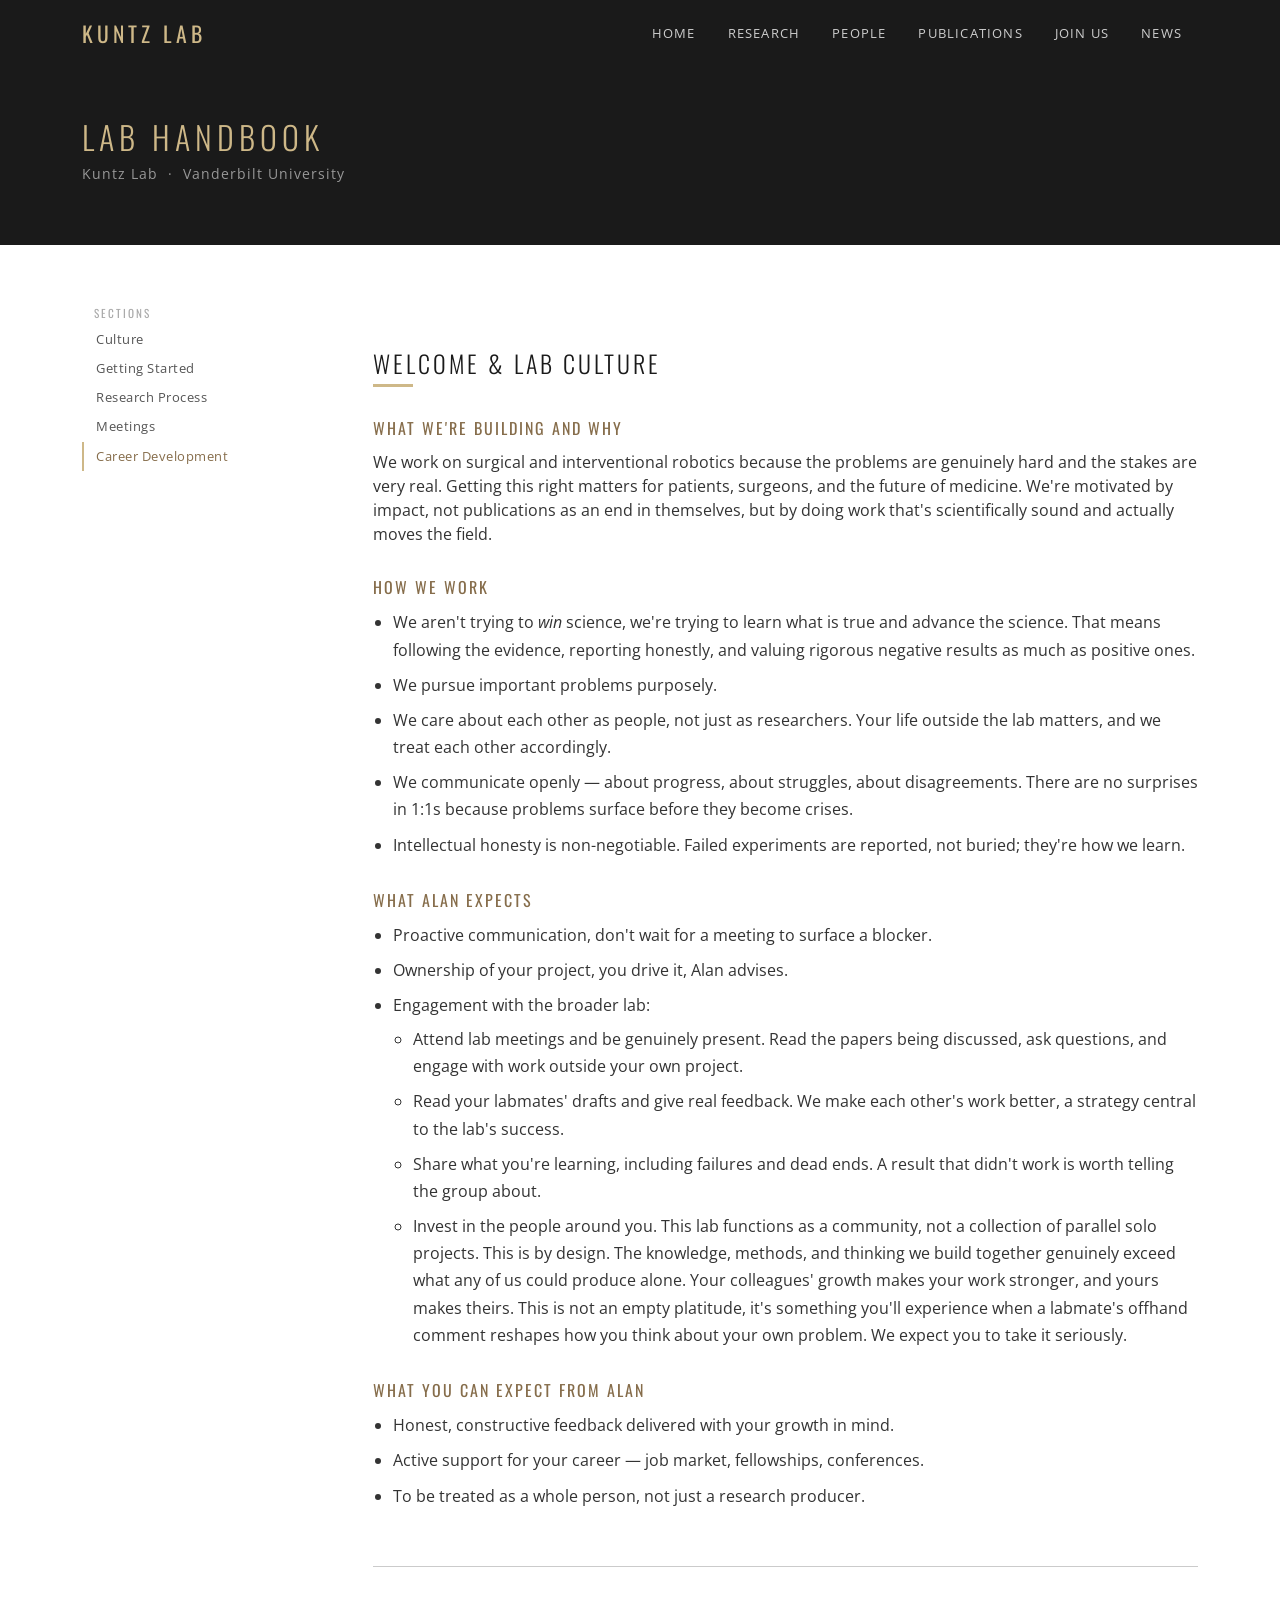
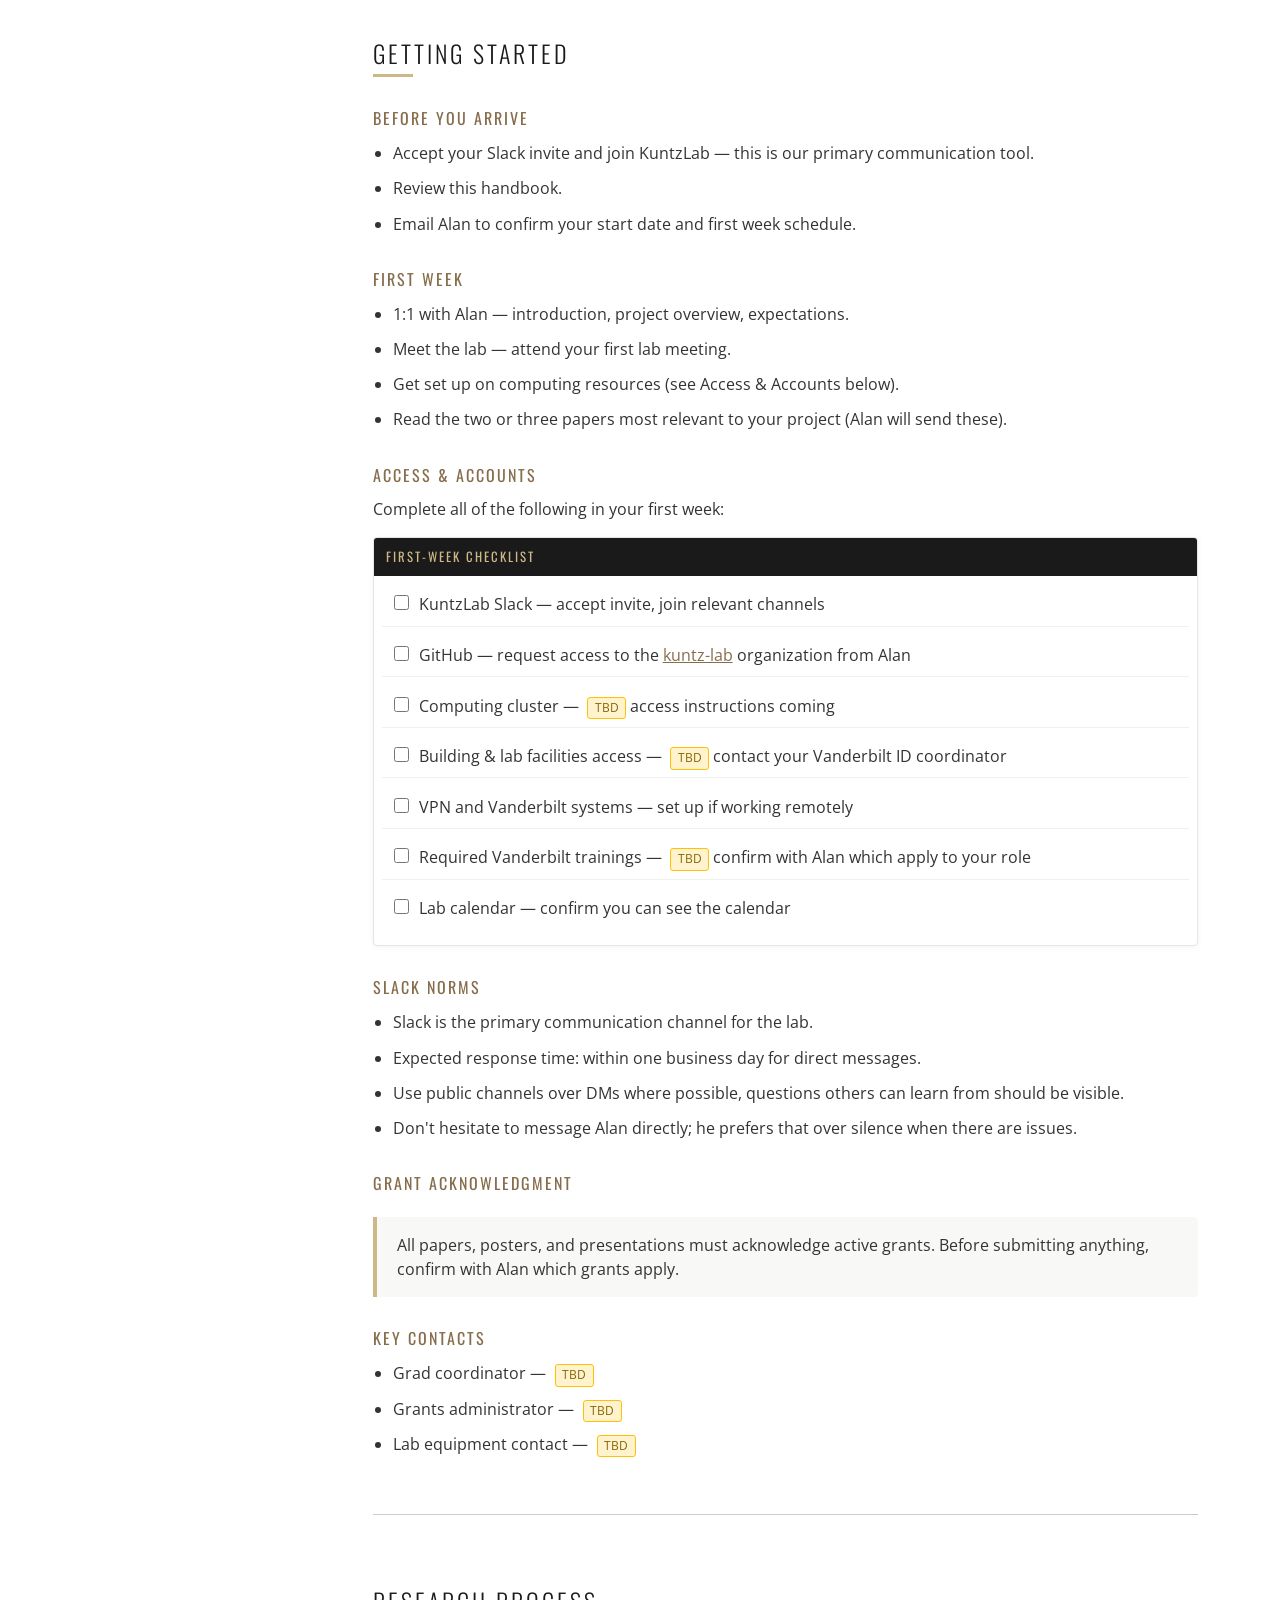
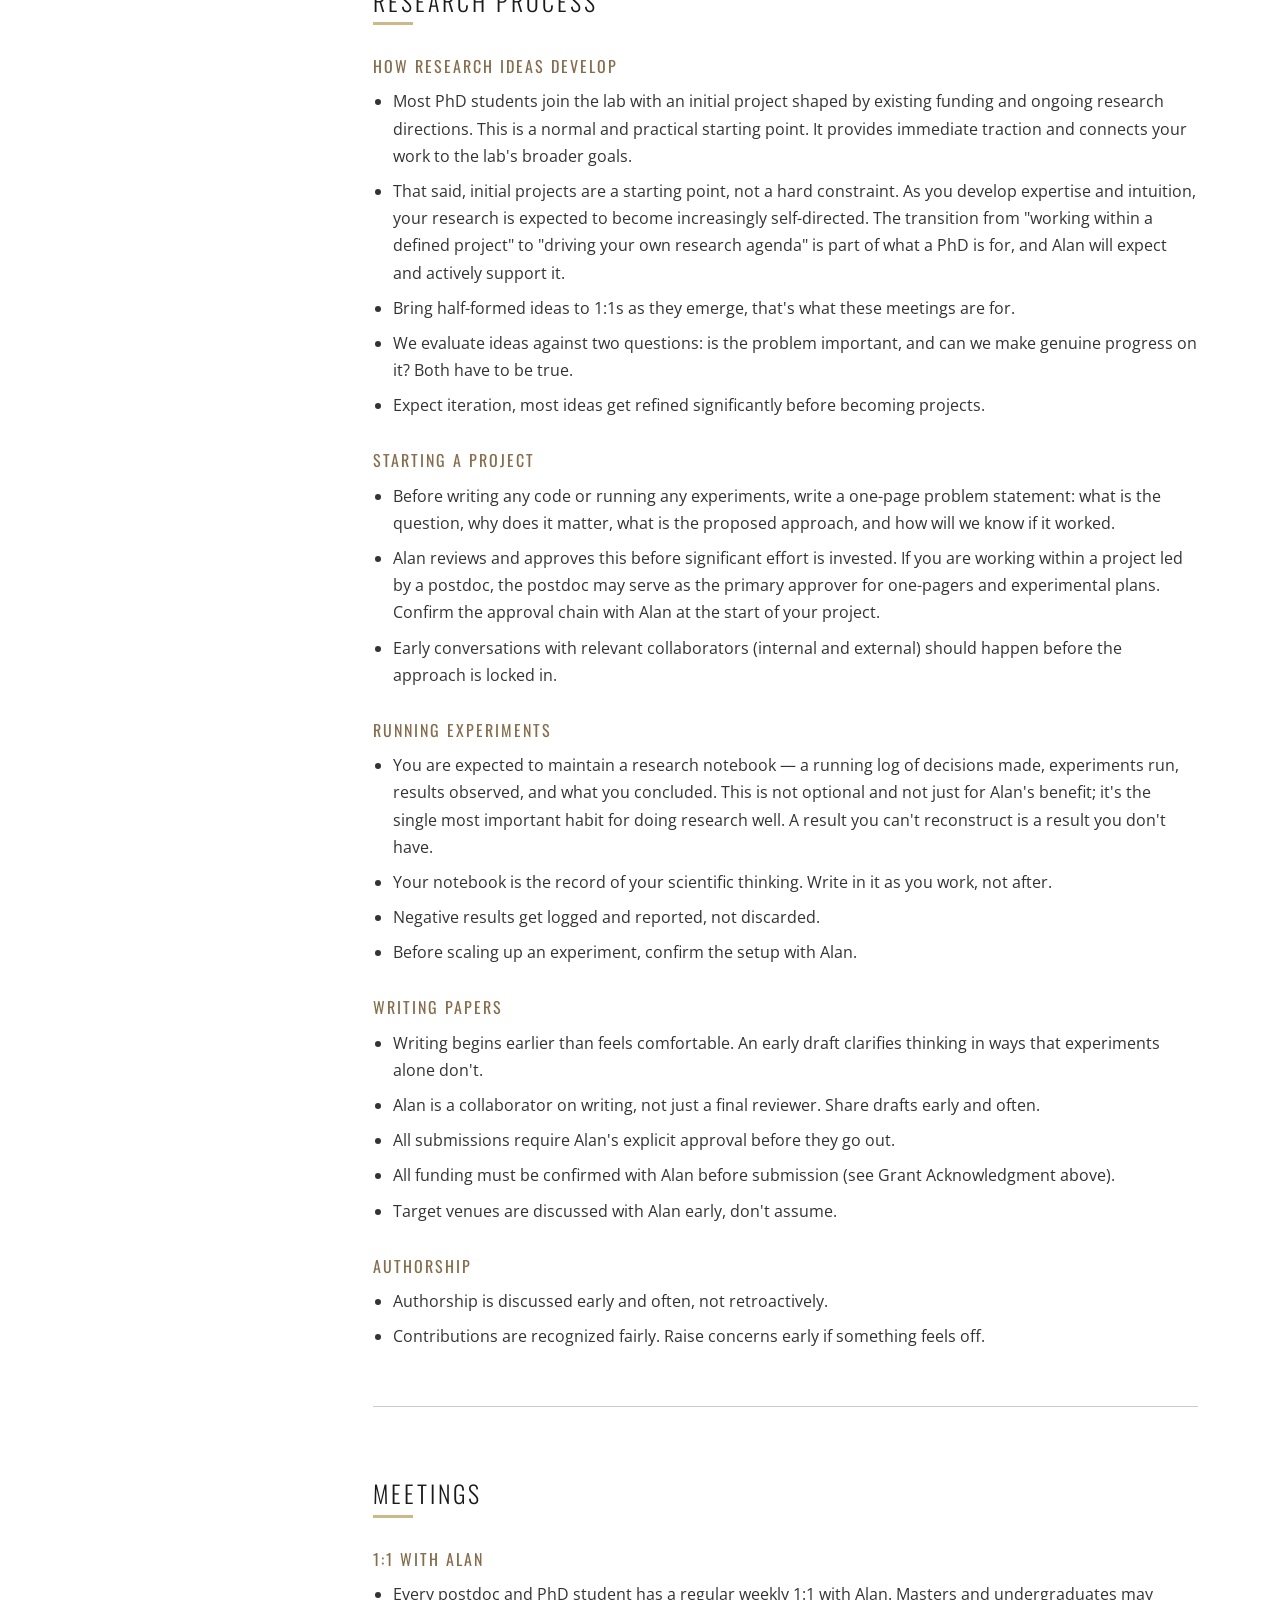
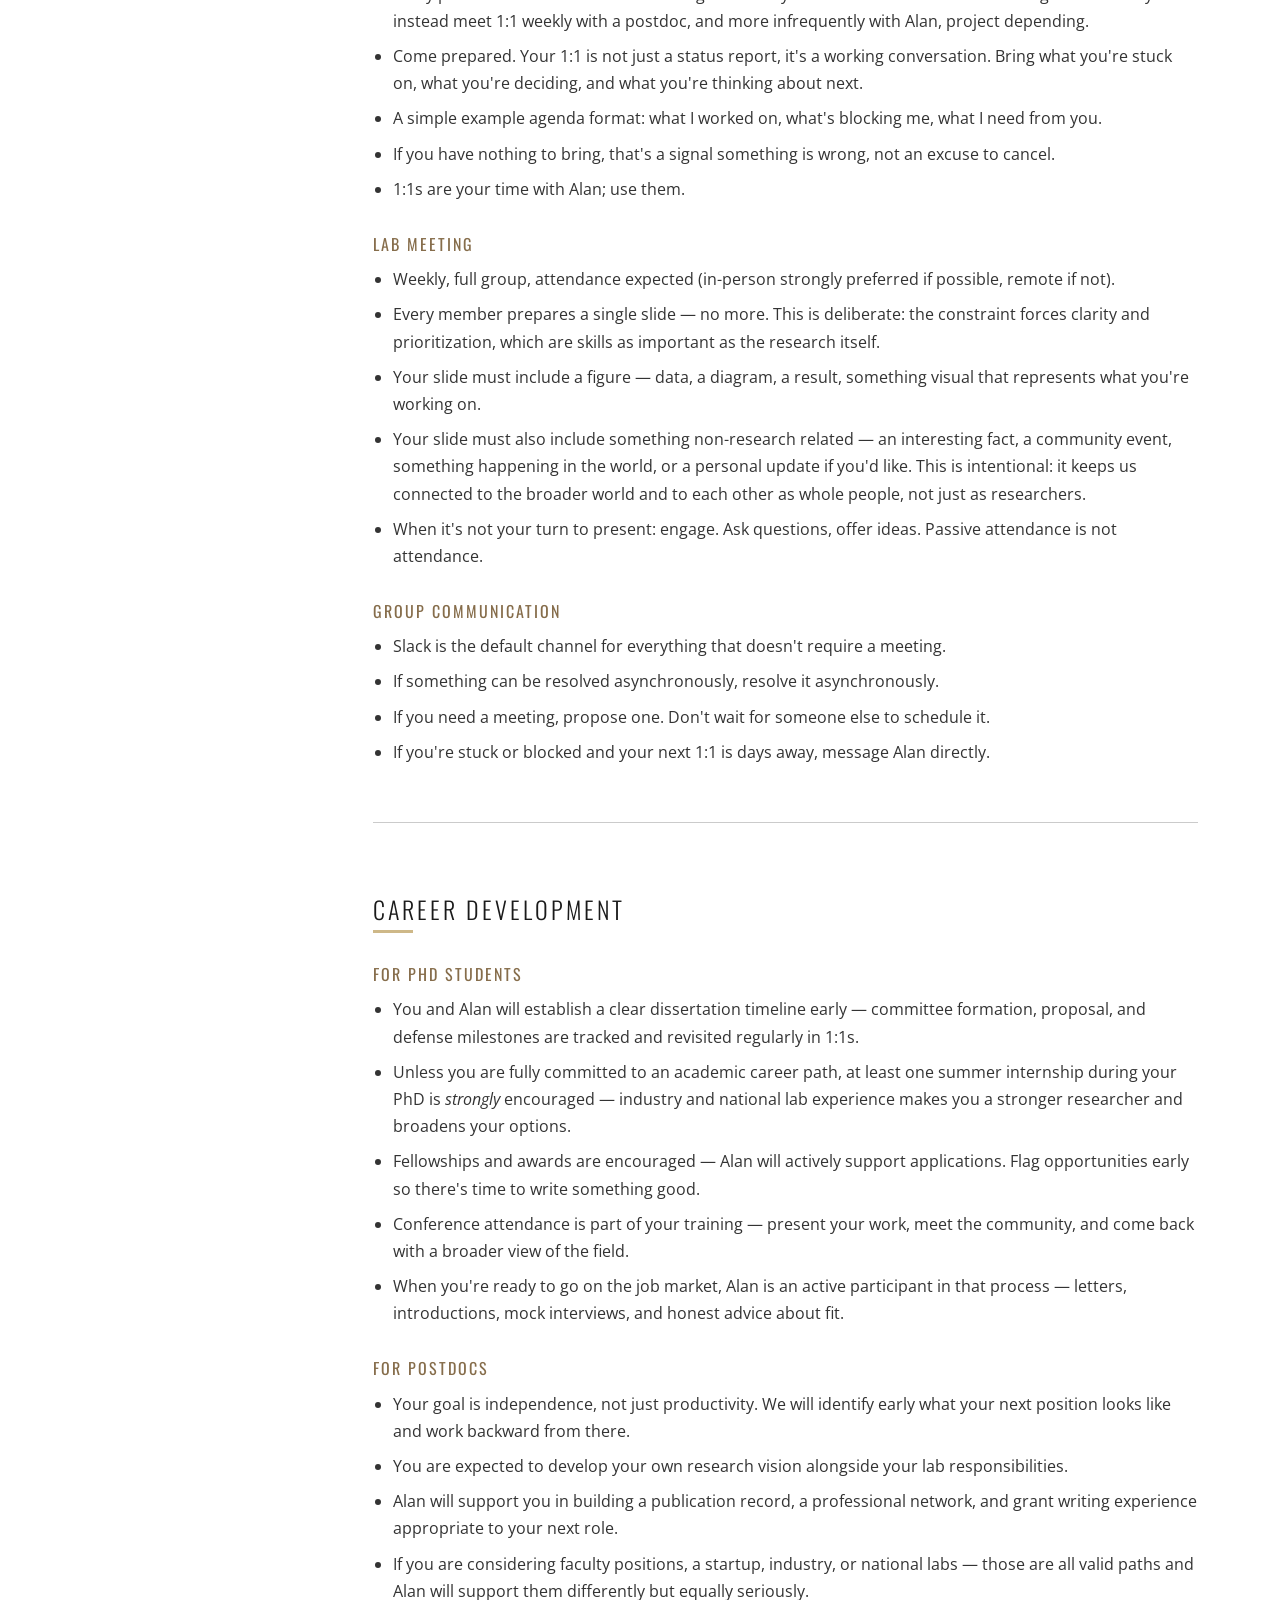
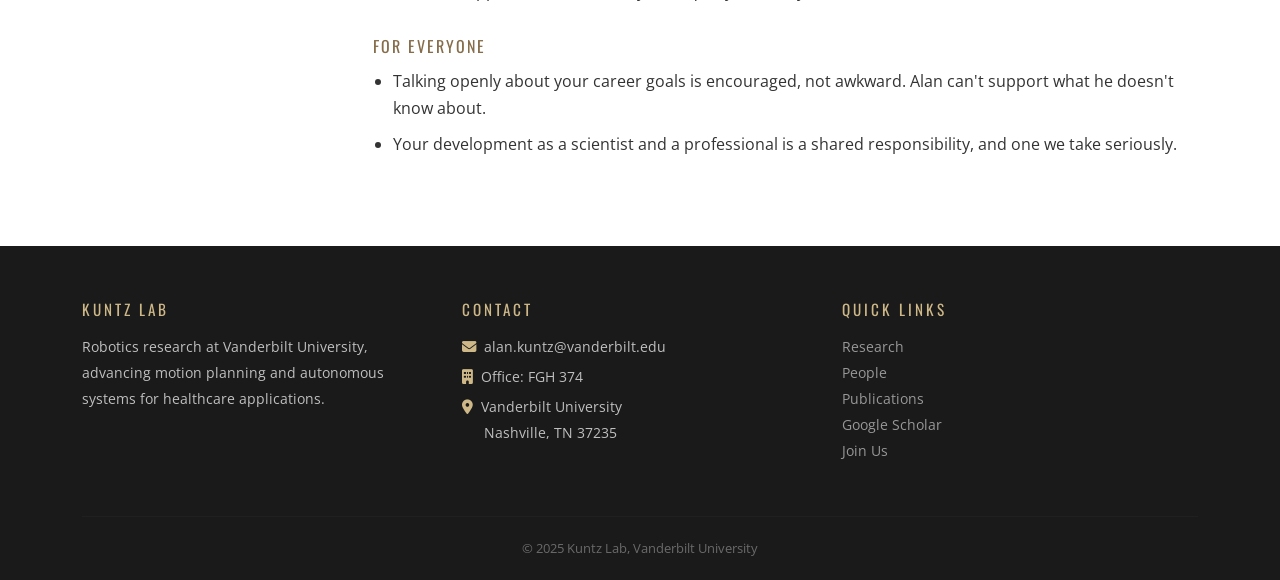
==== handbook.html @ 1997485d "added handbook draft and gitignore stuff" ====
<!DOCTYPE html>
<html lang="en">
<head>
  <meta charset="UTF-8">
  <link rel="icon" href="favicon.ico">
  <meta name="viewport" content="width=device-width, initial-scale=1.0">
  <title>Lab Handbook | Kuntz Lab</title>
  <!-- Bootstrap 5 -->
  <link href="https://cdn.jsdelivr.net/npm/bootstrap@5.3.2/dist/css/bootstrap.min.css" rel="stylesheet">
  <!-- Font Awesome -->
  <link href="https://cdnjs.cloudflare.com/ajax/libs/font-awesome/6.5.0/css/all.min.css" rel="stylesheet">
  <!-- Google Fonts -->
  <link href="https://fonts.googleapis.com/css2?family=Oswald:wght@300;400;600&family=Open+Sans:wght@300;400;600&display=swap" rel="stylesheet">
  <!-- Custom -->
  <link href="css/kuntz-lab.css" rel="stylesheet">
  <style>
    .handbook-nav {
      position: sticky;
      top: 70px;
      max-height: calc(100vh - 90px);
      overflow-y: auto;
    }
    .handbook-nav .nav-link {
      color: #555;
      font-size: 0.82rem;
      padding: 0.3rem 0.75rem;
      letter-spacing: 0.5px;
      border-left: 2px solid transparent;
      transition: all 0.2s;
    }
    .handbook-nav .nav-link:hover,
    .handbook-nav .nav-link.active {
      color: var(--vu-gold-dark);
      border-left-color: var(--vu-gold);
      background: transparent;
    }
    .handbook-nav .nav-section-label {
      font-family: 'Oswald', sans-serif;
      font-size: 0.7rem;
      letter-spacing: 2px;
      text-transform: uppercase;
      color: #aaa;
      padding: 0.75rem 0.75rem 0.2rem;
    }
    .handbook-section {
      padding: 56px 0 24px;
      scroll-margin-top: 80px;
    }
    .handbook-section h2 {
      font-size: 1.5rem;
      letter-spacing: 3px;
      text-transform: uppercase;
      color: var(--vu-black);
      margin-bottom: 0.4rem;
    }
    .handbook-section h3 {
      font-size: 1rem;
      letter-spacing: 2px;
      text-transform: uppercase;
      color: var(--vu-gold-dark);
      margin: 2rem 0 0.75rem;
      font-weight: 400;
    }
    .handbook-section ul {
      padding-left: 1.25rem;
    }
    .handbook-section ul li {
      margin-bottom: 0.5rem;
      line-height: 1.7;
    }
    .handbook-section ul ul {
      margin-top: 0.4rem;
    }
    .checklist {
      list-style: none;
      padding-left: 0;
    }
    .checklist li {
      display: flex;
      align-items: flex-start;
      gap: 0.6rem;
      padding: 0.45rem 0.75rem;
      border-bottom: 1px solid #f0f0f0;
    }
    .checklist li:last-child { border-bottom: none; }
    .checklist li input[type="checkbox"] {
      margin-top: 0.25rem;
      accent-color: var(--vu-gold-dark);
      width: 15px;
      height: 15px;
      flex-shrink: 0;
    }
    .checklist-box {
      border: 1px solid #e5e5e5;
      border-radius: 4px;
      background: #fff;
      box-shadow: 0 1px 6px rgba(0,0,0,0.05);
      overflow: hidden;
    }
    .checklist-box-header {
      background: var(--vu-black);
      color: var(--vu-gold);
      font-family: 'Oswald', sans-serif;
      font-size: 0.8rem;
      letter-spacing: 2px;
      text-transform: uppercase;
      padding: 0.6rem 0.75rem;
    }
    .placeholder-badge {
      display: inline-block;
      background: #fff3cd;
      border: 1px solid #ffc107;
      color: #856404;
      font-size: 0.75rem;
      border-radius: 3px;
      padding: 0 0.4rem;
      margin-left: 0.3rem;
    }
    .section-divider-handbook {
      width: 40px;
      height: 3px;
      background: var(--vu-gold);
      margin-bottom: 1.5rem;
    }
    .callout {
      border-left: 4px solid var(--vu-gold);
      background: var(--vu-gray);
      padding: 1rem 1.25rem;
      margin: 1.5rem 0;
      border-radius: 0 4px 4px 0;
    }
    .callout p { margin-bottom: 0; }
  </style>
</head>
<body>

  <!-- Navbar -->
  <nav class="navbar navbar-expand-lg navbar-dark sticky-top">
    <div class="container">
      <a class="navbar-brand" href="index.html">Kuntz Lab</a>
      <button class="navbar-toggler" type="button" data-bs-toggle="collapse" data-bs-target="#mainNav"
        aria-controls="mainNav" aria-expanded="false" aria-label="Toggle navigation">
        <span class="navbar-toggler-icon"></span>
      </button>
      <div class="collapse navbar-collapse" id="mainNav">
        <ul class="navbar-nav ms-auto">
          <li class="nav-item"><a class="nav-link" href="index.html">Home</a></li>
          <li class="nav-item"><a class="nav-link" href="research.html">Research</a></li>
          <li class="nav-item"><a class="nav-link" href="people.html">People</a></li>
          <li class="nav-item"><a class="nav-link" href="publications.html">Publications</a></li>
          <li class="nav-item"><a class="nav-link" href="prospective.html">Join Us</a></li>
          <li class="nav-item"><a class="nav-link" href="index.html#news">News</a></li>
        </ul>
      </div>
    </div>
  </nav>

  <!-- Page header -->
  <div class="page-header-banner">
    <div class="container">
      <h2>Lab Handbook</h2>
      <p>Kuntz Lab &nbsp;·&nbsp; Vanderbilt University</p>
    </div>
  </div>

  <!-- Main content -->
  <div class="container py-5">
    <div class="row g-5">

      <!-- Sidebar nav -->
      <div class="col-lg-3 d-none d-lg-block">
        <nav class="handbook-nav" id="handbookNav">
          <div class="nav-section-label">Sections</div>
          <a class="nav-link" href="#culture">Culture</a>
          <a class="nav-link" href="#logistics">Getting Started</a>
          <a class="nav-link" href="#research-process">Research Process</a>
          <a class="nav-link" href="#meetings">Meetings</a>
          <a class="nav-link" href="#career">Career Development</a>
        </nav>
      </div>

      <!-- Content -->
      <div class="col-lg-9">

        <!-- 1. Culture -->
        <section class="handbook-section" id="culture">
          <h2>Welcome &amp; Lab Culture</h2>
          <div class="section-divider-handbook"></div>

          <h3>What We're Building and Why</h3>
          <p>We work on surgical and interventional robotics because the problems are genuinely hard and the stakes are very real. Getting this right matters for patients, surgeons, and the future of medicine. We're motivated by impact, not publications as an end in themselves, but by doing work that's scientifically sound and actually moves the field.</p>

          <h3>How We Work</h3>
          <ul>
            <li>We aren't trying to <em>win</em> science, we're trying to learn what is true and advance the science. That means following the evidence, reporting honestly, and valuing rigorous negative results as much as positive ones.</li>
            <li>We pursue important problems purposely.</li>
            <li>We care about each other as people, not just as researchers. Your life outside the lab matters, and we treat each other accordingly.</li>
            <li>We communicate openly — about progress, about struggles, about disagreements. There are no surprises in 1:1s because problems surface before they become crises.</li>
            <li>Intellectual honesty is non-negotiable. Failed experiments are reported, not buried; they're how we learn.</li>
          </ul>

          <h3>What Alan Expects</h3>
          <ul>
            <li>Proactive communication, don't wait for a meeting to surface a blocker.</li>
            <li>Ownership of your project, you drive it, Alan advises.</li>
            <li>Engagement with the broader lab:
              <ul>
                <li>Attend lab meetings and be genuinely present. Read the papers being discussed, ask questions, and engage with work outside your own project.</li>
                <li>Read your labmates' drafts and give real feedback. We make each other's work better, a strategy central to the lab's success.</li>
                <li>Share what you're learning, including failures and dead ends. A result that didn't work is worth telling the group about.</li>
                <li>Invest in the people around you. This lab functions as a community, not a collection of parallel solo projects. This is by design. The knowledge, methods, and thinking we build together genuinely exceed what any of us could produce alone. Your colleagues' growth makes your work stronger, and yours makes theirs. This is not an empty platitude, it's something you'll experience when a labmate's offhand comment reshapes how you think about your own problem. We expect you to take it seriously.</li>
              </ul>
            </li>
          </ul>

          <h3>What You Can Expect from Alan</h3>
          <ul>
            <li>Honest, constructive feedback delivered with your growth in mind.</li>
            <li>Active support for your career — job market, fellowships, conferences.</li>
            <li>To be treated as a whole person, not just a research producer.</li>
          </ul>
        </section>

        <hr>

        <!-- 2. Logistics -->
        <section class="handbook-section" id="logistics">
          <h2>Getting Started</h2>
          <div class="section-divider-handbook"></div>

          <h3>Before You Arrive</h3>
          <ul>
            <li>Accept your Slack invite and join KuntzLab — this is our primary communication tool.</li>
            <li>Review this handbook.</li>
            <li>Email Alan to confirm your start date and first week schedule.</li>
          </ul>

          <h3>First Week</h3>
          <ul>
            <li>1:1 with Alan — introduction, project overview, expectations.</li>
            <li>Meet the lab — attend your first lab meeting.</li>
            <li>Get set up on computing resources (see Access &amp; Accounts below).</li>
            <li>Read the two or three papers most relevant to your project (Alan will send these).</li>
          </ul>

          <h3>Access &amp; Accounts</h3>
          <p>Complete all of the following in your first week:</p>
          <div class="checklist-box mb-4">
            <div class="checklist-box-header">First-week checklist</div>
            <ul class="checklist p-2 mb-0">
              <li>
                <input type="checkbox" id="chk1">
                <label for="chk1">KuntzLab Slack — accept invite, join relevant channels</label>
              </li>
              <li>
                <input type="checkbox" id="chk2">
                <label for="chk2">GitHub — request access to the <a href="https://github.com/kuntz-lab" target="_blank" class="text-gold">kuntz-lab</a> organization from Alan</label>
              </li>
              <li>
                <input type="checkbox" id="chk3">
                <label for="chk3">Computing cluster — <span class="placeholder-badge">TBD</span> access instructions coming</label>
              </li>
              <li>
                <input type="checkbox" id="chk4">
                <label for="chk4">Building &amp; lab facilities access — <span class="placeholder-badge">TBD</span> contact your Vanderbilt ID coordinator</label>
              </li>
              <li>
                <input type="checkbox" id="chk5">
                <label for="chk5">VPN and Vanderbilt systems — set up if working remotely</label>
              </li>
              <li>
                <input type="checkbox" id="chk6">
                <label for="chk6">Required Vanderbilt trainings — <span class="placeholder-badge">TBD</span> confirm with Alan which apply to your role</label>
              </li>
              <li>
                <input type="checkbox" id="chk7">
                <label for="chk7">Lab calendar — confirm you can see the calendar</label>
              </li>
            </ul>
          </div>

          <h3>Slack Norms</h3>
          <ul>
            <li>Slack is the primary communication channel for the lab.</li>
            <li>Expected response time: within one business day for direct messages.</li>
            <li>Use public channels over DMs where possible, questions others can learn from should be visible.</li>
            <li>Don't hesitate to message Alan directly; he prefers that over silence when there are issues.</li>
          </ul>

          <h3>Grant Acknowledgment</h3>
          <div class="callout">
            <p>All papers, posters, and presentations must acknowledge active grants. Before submitting anything, confirm with Alan which grants apply.</p>
          </div>

          <h3>Key Contacts</h3>
          <ul>
            <li>Grad coordinator — <span class="placeholder-badge">TBD</span></li>
            <li>Grants administrator — <span class="placeholder-badge">TBD</span></li>
            <li>Lab equipment contact — <span class="placeholder-badge">TBD</span></li>
          </ul>
        </section>

        <hr>

        <!-- 3. Research Process -->
        <section class="handbook-section" id="research-process">
          <h2>Research Process</h2>
          <div class="section-divider-handbook"></div>

          <h3>How Research Ideas Develop</h3>
            <ul>
              <li>Most PhD students join the lab with an initial project shaped by existing funding and ongoing research directions. This is a normal and practical starting point. It provides immediate traction and connects your work to the lab's broader goals.</li>
              <li>That said, initial projects are a starting point, not a hard constraint. As you develop expertise and intuition, your research is expected to become increasingly self-directed. The transition from "working within a defined project" to "driving your own research agenda" is part of what a PhD is for, and Alan will expect and actively support it.</li>
              <li>Bring half-formed ideas to 1:1s as they emerge, that's what these meetings are for.</li>
              <li>We evaluate ideas against two questions: is the problem important, and can we make genuine progress on it? Both have to be true.</li>
              <li>Expect iteration, most ideas get refined significantly before becoming projects.</li>
            </ul> 

          <h3>Starting a Project</h3>
          <ul>
            <li>Before writing any code or running any experiments, write a one-page problem statement: what is the question, why does it matter, what is the proposed approach, and how will we know if it worked.</li>
            <li>Alan reviews and approves this before significant effort is invested. If you are working within a project led by a postdoc, the postdoc may serve as the primary approver for one-pagers and experimental plans. Confirm the approval chain with Alan at the start of your project.</li>
            <li>Early conversations with relevant collaborators (internal and external) should happen before the approach is locked in.</li>
          </ul>

          <h3>Running Experiments</h3>
          <ul>
            <li>You are expected to maintain a research notebook — a running log of decisions made, experiments run, results observed, and what you concluded. This is not optional and not just for Alan's benefit; it's the single most important habit for doing research well. A result you can't reconstruct is a result you don't have.</li>
            <li>Your notebook is the record of your scientific thinking. Write in it as you work, not after.</li>
            <li>Negative results get logged and reported, not discarded.</li>
            <li>Before scaling up an experiment, confirm the setup with Alan.</li>
          </ul>

          <h3>Writing Papers</h3>
          <ul>
            <li>Writing begins earlier than feels comfortable. An early draft clarifies thinking in ways that experiments alone don't.</li>
            <li>Alan is a collaborator on writing, not just a final reviewer. Share drafts early and often.</li>
            <li>All submissions require Alan's explicit approval before they go out.</li>
            <li>All funding must be confirmed with Alan before submission (see Grant Acknowledgment above).</li>
            <li>Target venues are discussed with Alan early, don't assume.</li>
          </ul>

          <h3>Authorship</h3>
          <ul>
            <li>Authorship is discussed early and often, not retroactively.</li>
            <li>Contributions are recognized fairly. Raise concerns early if something feels off.</li>
          </ul>
        </section>

        <hr>

        <!-- 4. Meetings -->
        <section class="handbook-section" id="meetings">
          <h2>Meetings</h2>
          <div class="section-divider-handbook"></div>

          <h3>1:1 with Alan</h3>
          <ul>
            <li>Every postdoc and PhD student has a regular weekly 1:1 with Alan. Masters and undergraduates may instead meet 1:1 weekly with a postdoc, and more infrequently with Alan, project depending.</li>
            <li>Come prepared. Your 1:1 is not just a status report, it's a working conversation. Bring what you're stuck on, what you're deciding, and what you're thinking about next.</li>
            <li>A simple example agenda format: what I worked on, what's blocking me, what I need from you.</li>
            <li>If you have nothing to bring, that's a signal something is wrong, not an excuse to cancel.</li>
            <li>1:1s are your time with Alan; use them.</li>
          </ul>

          <h3>Lab Meeting</h3>
          <ul>
            <li>Weekly, full group, attendance expected (in-person strongly preferred if possible, remote if not).</li>
            <li>Every member prepares a single slide — no more. This is deliberate: the constraint forces clarity and prioritization, which are skills as important as the research itself.</li>
            <li>Your slide must include a figure — data, a diagram, a result, something visual that represents what you're working on.</li>
            <li>Your slide must also include something non-research related — an interesting fact, a community event, something happening in the world, or a personal update if you'd like. This is intentional: it keeps us connected to the broader world and to each other as whole people, not just as researchers.</li>
            <li>When it's not your turn to present: engage. Ask questions, offer ideas. Passive attendance is not attendance.</li>
          </ul>

          <h3>Group Communication</h3>
          <ul>
            <li>Slack is the default channel for everything that doesn't require a meeting.</li>
            <li>If something can be resolved asynchronously, resolve it asynchronously.</li>
            <li>If you need a meeting, propose one. Don't wait for someone else to schedule it.</li>
            <li>If you're stuck or blocked and your next 1:1 is days away, message Alan directly.</li>
          </ul>
        </section>

        <hr>

        <!-- 5. Career Development -->
        <section class="handbook-section" id="career">
          <h2>Career Development</h2>
          <div class="section-divider-handbook"></div>

          <h3>For PhD Students</h3>
          <ul>
            <li>You and Alan will establish a clear dissertation timeline early — committee formation, proposal, and defense milestones are tracked and revisited regularly in 1:1s.</li>
            <li>Unless you are fully committed to an academic career path, at least one summer internship during your PhD is <em>strongly</em> encouraged — industry and national lab experience makes you a stronger researcher and broadens your options.</li>
            <li>Fellowships and awards are encouraged — Alan will actively support applications. Flag opportunities early so there's time to write something good.</li>
            <li>Conference attendance is part of your training — present your work, meet the community, and come back with a broader view of the field.</li>
            <li>When you're ready to go on the job market, Alan is an active participant in that process — letters, introductions, mock interviews, and honest advice about fit.</li>
          </ul>

          <h3>For Postdocs</h3>
          <ul>
            <li>Your goal is independence, not just productivity. We will identify early what your next position looks like and work backward from there.</li>
            <li>You are expected to develop your own research vision alongside your lab responsibilities.</li>
            <li>Alan will support you in building a publication record, a professional network, and grant writing experience appropriate to your next role.</li>
            <li>If you are considering faculty positions, a startup, industry, or national labs — those are all valid paths and Alan will support them differently but equally seriously.</li>
          </ul>

          <h3>For Everyone</h3>
          <ul>
            <li>Talking openly about your career goals is encouraged, not awkward. Alan can't support what he doesn't know about.</li>
            <li>Your development as a scientist and a professional is a shared responsibility, and one we take seriously.</li>
          </ul>
        </section>

      </div>
    </div>
  </div>

  <!-- Footer -->
  <footer>
    <div class="container">
      <div class="row g-4">
        <div class="col-md-4">
          <h5>Kuntz Lab</h5>
          <p>Robotics research at Vanderbilt University, advancing motion planning and autonomous systems for healthcare applications.</p>
        </div>
        <div class="col-md-4">
          <h5>Contact</h5>
          <p class="mb-1"><i class="fas fa-envelope me-2" style="color:var(--vu-gold)"></i>alan.kuntz@vanderbilt.edu</p>
          <p class="mb-1"><i class="fas fa-building me-2" style="color:var(--vu-gold)"></i>Office: FGH 374</p>
          <p><i class="fas fa-map-marker-alt me-2" style="color:var(--vu-gold)"></i>Vanderbilt University<br>
            <span style="margin-left:1.4rem">Nashville, TN 37235</span></p>
        </div>
        <div class="col-md-4">
          <h5>Quick Links</h5>
          <ul class="list-unstyled">
            <li><a href="research.html">Research</a></li>
            <li><a href="people.html">People</a></li>
            <li><a href="publications.html">Publications</a></li>
            <li><a href="https://scholar.google.com/citations?user=7uZPiGoAAAAJ&hl=en" target="_blank">Google Scholar</a></li>
            <li><a href="prospective.html">Join Us</a></li>
          </ul>
        </div>
      </div>
      <hr>
      <p class="footer-bottom text-center mb-0">&copy; 2025 Kuntz Lab, Vanderbilt University</p>
    </div>
  </footer>

  <script src="https://cdn.jsdelivr.net/npm/bootstrap@5.3.2/dist/js/bootstrap.bundle.min.js"></script>
  <script>
    // Highlight active sidebar link on scroll
    const sections = document.querySelectorAll('.handbook-section');
    const navLinks = document.querySelectorAll('.handbook-nav .nav-link');
    const observer = new IntersectionObserver((entries) => {
      entries.forEach(entry => {
        if (entry.isIntersecting) {
          navLinks.forEach(link => link.classList.remove('active'));
          const active = document.querySelector(`.handbook-nav a[href="#${entry.target.id}"]`);
          if (active) active.classList.add('active');
        }
      });
    }, { rootMargin: '-20% 0px -70% 0px' });
    sections.forEach(s => observer.observe(s));

    // Persist checkboxes in localStorage
    document.querySelectorAll('.checklist input[type="checkbox"]').forEach(cb => {
      const key = 'handbook_' + cb.id;
      cb.checked = localStorage.getItem(key) === 'true';
      cb.addEventListener('change', () => localStorage.setItem(key, cb.checked));
    });
  </script>
</body>
</html>
---- css/kuntz-lab.css ----
/* Kuntz Lab — Vanderbilt University
   Custom stylesheet (Bootstrap 5 base)
   Vanderbilt palette: Gold #CEB888 / Dark gold #866D4B / Black #1A1A1A
*/

:root {
  --vu-gold: #CEB888;
  --vu-gold-dark: #866D4B;
  --vu-black: #1A1A1A;
  --vu-gray: #f8f8f6;
}

/* ── Typography ────────────────────────────── */
body {
  font-family: 'Open Sans', sans-serif;
  color: #333;
}

h1, h2, h3, h4, h5, h6 {
  font-family: 'Oswald', sans-serif;
  font-weight: 300;
}

.section-title {
  font-size: 1.8rem;
  letter-spacing: 3px;
  text-transform: uppercase;
  color: var(--vu-black);
  margin-bottom: 0.5rem;
}

.section-divider {
  width: 55px;
  height: 3px;
  background: var(--vu-gold);
  margin-bottom: 1.75rem;
}

/* ── Navbar ─────────────────────────────────── */
.navbar {
  background-color: var(--vu-black) !important;
  padding: 0.75rem 0;
}

.navbar-brand {
  font-family: 'Oswald', sans-serif;
  font-size: 1.35rem;
  letter-spacing: 4px;
  text-transform: uppercase;
  color: var(--vu-gold) !important;
}

.navbar-dark .navbar-nav .nav-link {
  color: rgba(255, 255, 255, 0.78);
  font-size: 0.8rem;
  letter-spacing: 1.2px;
  text-transform: uppercase;
  padding: 0.5rem 1rem;
  transition: color 0.2s;
}

.navbar-dark .navbar-nav .nav-link:hover,
.navbar-dark .navbar-nav .nav-link.active {
  color: var(--vu-gold) !important;
}

/* ── Hero ────────────────────────────────────── */
.hero {
  background: linear-gradient(rgba(0, 0, 0, 0.62), rgba(0, 0, 0, 0.62)),
    url('../images/banner.jpg') center / cover no-repeat;
  color: #fff;
  padding: 130px 0 110px;
  text-align: center;
}

.hero h1 {
  font-size: 3.6rem;
  font-weight: 300;
  letter-spacing: 10px;
  text-transform: uppercase;
  color: #fff;
  margin-bottom: 0.3rem;
}

.hero .lab-subtitle {
  font-family: 'Oswald', sans-serif;
  font-size: 1rem;
  color: var(--vu-gold);
  letter-spacing: 4px;
  text-transform: uppercase;
  margin-bottom: 1.5rem;
}

.hero .lab-tagline {
  font-size: 1.05rem;
  color: rgba(255, 255, 255, 0.82);
  max-width: 580px;
  margin: 0 auto 2rem;
}

/* ── Page header banner (inner pages) ──────── */
.page-header-banner {
  background: var(--vu-black);
  padding: 52px 0 44px;
}

.page-header-banner h2 {
  font-size: 2rem;
  letter-spacing: 5px;
  text-transform: uppercase;
  color: var(--vu-gold);
  margin-bottom: 0.4rem;
}

.page-header-banner p {
  color: rgba(255, 255, 255, 0.55);
  letter-spacing: 1px;
  font-size: 0.9rem;
}

/* ── Buttons ─────────────────────────────────── */
.btn-gold {
  background-color: var(--vu-gold);
  border-color: var(--vu-gold);
  color: var(--vu-black);
  font-family: 'Oswald', sans-serif;
  font-weight: 400;
  letter-spacing: 1.5px;
  text-transform: uppercase;
  font-size: 0.85rem;
}

.btn-gold:hover {
  background-color: var(--vu-gold-dark);
  border-color: var(--vu-gold-dark);
  color: #fff;
}

.btn-outline-gold {
  border-color: var(--vu-gold);
  color: var(--vu-gold);
  font-family: 'Oswald', sans-serif;
  font-weight: 400;
  letter-spacing: 1.5px;
  text-transform: uppercase;
  font-size: 0.85rem;
}

.btn-outline-gold:hover {
  background-color: var(--vu-gold);
  color: var(--vu-black);
}

/* ── Research cards ──────────────────────────── */
.research-card {
  border: none;
  border-top: 3px solid var(--vu-gold);
  border-radius: 0;
  box-shadow: 0 2px 12px rgba(0, 0, 0, 0.06);
  transition: box-shadow 0.3s;
}

.research-card:hover {
  box-shadow: 0 8px 28px rgba(0, 0, 0, 0.13);
}

.research-card .card-icon {
  font-size: 2.4rem;
  color: var(--vu-gold);
  margin-bottom: 1rem;
}

.research-card .learn-more {
  color: var(--vu-gold-dark);
  text-decoration: none;
  font-size: 0.9rem;
  font-weight: 600;
}

.research-card .learn-more:hover {
  color: var(--vu-gold);
}

/* ── People cards ────────────────────────────── */
.people-card {
  text-align: center;
  border: none;
  background: transparent;
}

.people-card img {
  width: 160px;
  height: 160px;
  object-fit: cover;
  border-radius: 50%;
  border: 4px solid var(--vu-gold);
  margin-bottom: 1rem;
}

.people-card .member-placeholder {
  width: 160px;
  height: 160px;
  border-radius: 50%;
  border: 4px solid var(--vu-gold);
  background: #e8e4dc;
  display: inline-flex;
  align-items: center;
  justify-content: center;
  margin-bottom: 1rem;
  font-size: 2.5rem;
  color: var(--vu-gold-dark);
}

/* ── Section bg alternation ──────────────────── */
.bg-lab-gray {
  background-color: var(--vu-gray);
}

/* ── Utility ─────────────────────────────────── */
.text-gold {
  color: var(--vu-gold-dark) !important;
}

.border-gold {
  border-color: var(--vu-gold) !important;
}

/* ── Research section anchors ────────────────── */
.research-section {
  padding: 72px 0;
}

.research-section .research-icon {
  font-size: 2.8rem;
  color: var(--vu-gold);
  margin-bottom: 1rem;
}

/* ── Publication list ────────────────────────── */
.pub-item {
  border-left: 3px solid var(--vu-gold);
  padding: 0.75rem 1rem 0.75rem 1.25rem;
  margin-bottom: 1.2rem;
  background: #fff;
  box-shadow: 0 1px 6px rgba(0, 0, 0, 0.06);
}

.pub-item .pub-title {
  font-weight: 600;
  color: var(--vu-black);
}

.bold-no-underline-black {
  font-weight: 600;
  color: var(--vu-black);
  text-decoration: none;
}

.bold-no-underline-black:hover {
  color: var(--vu-black);
  text-decoration: underline;
}

.pub-item .pub-venue {
  font-style: italic;
  color: #666;
  font-size: 0.9rem;
}

/* ── Footer ──────────────────────────────────── */
footer {
  background: var(--vu-black);
  color: rgba(255, 255, 255, 0.72);
  padding: 54px 0 20px;
}

footer h5 {
  font-family: 'Oswald', sans-serif;
  font-weight: 400;
  letter-spacing: 3px;
  text-transform: uppercase;
  color: var(--vu-gold);
  font-size: 0.95rem;
  margin-bottom: 1rem;
}

footer p,
footer li {
  font-size: 0.9rem;
  line-height: 1.8;
}

footer a {
  color: rgba(255, 255, 255, 0.55);
  text-decoration: none;
  transition: color 0.2s;
}

footer a:hover {
  color: var(--vu-gold);
}

footer hr {
  border-color: rgba(255, 255, 255, 0.1);
  margin: 36px 0 20px;
}

footer .footer-bottom {
  color: rgba(255, 255, 255, 0.35);
  font-size: 0.82rem;
}
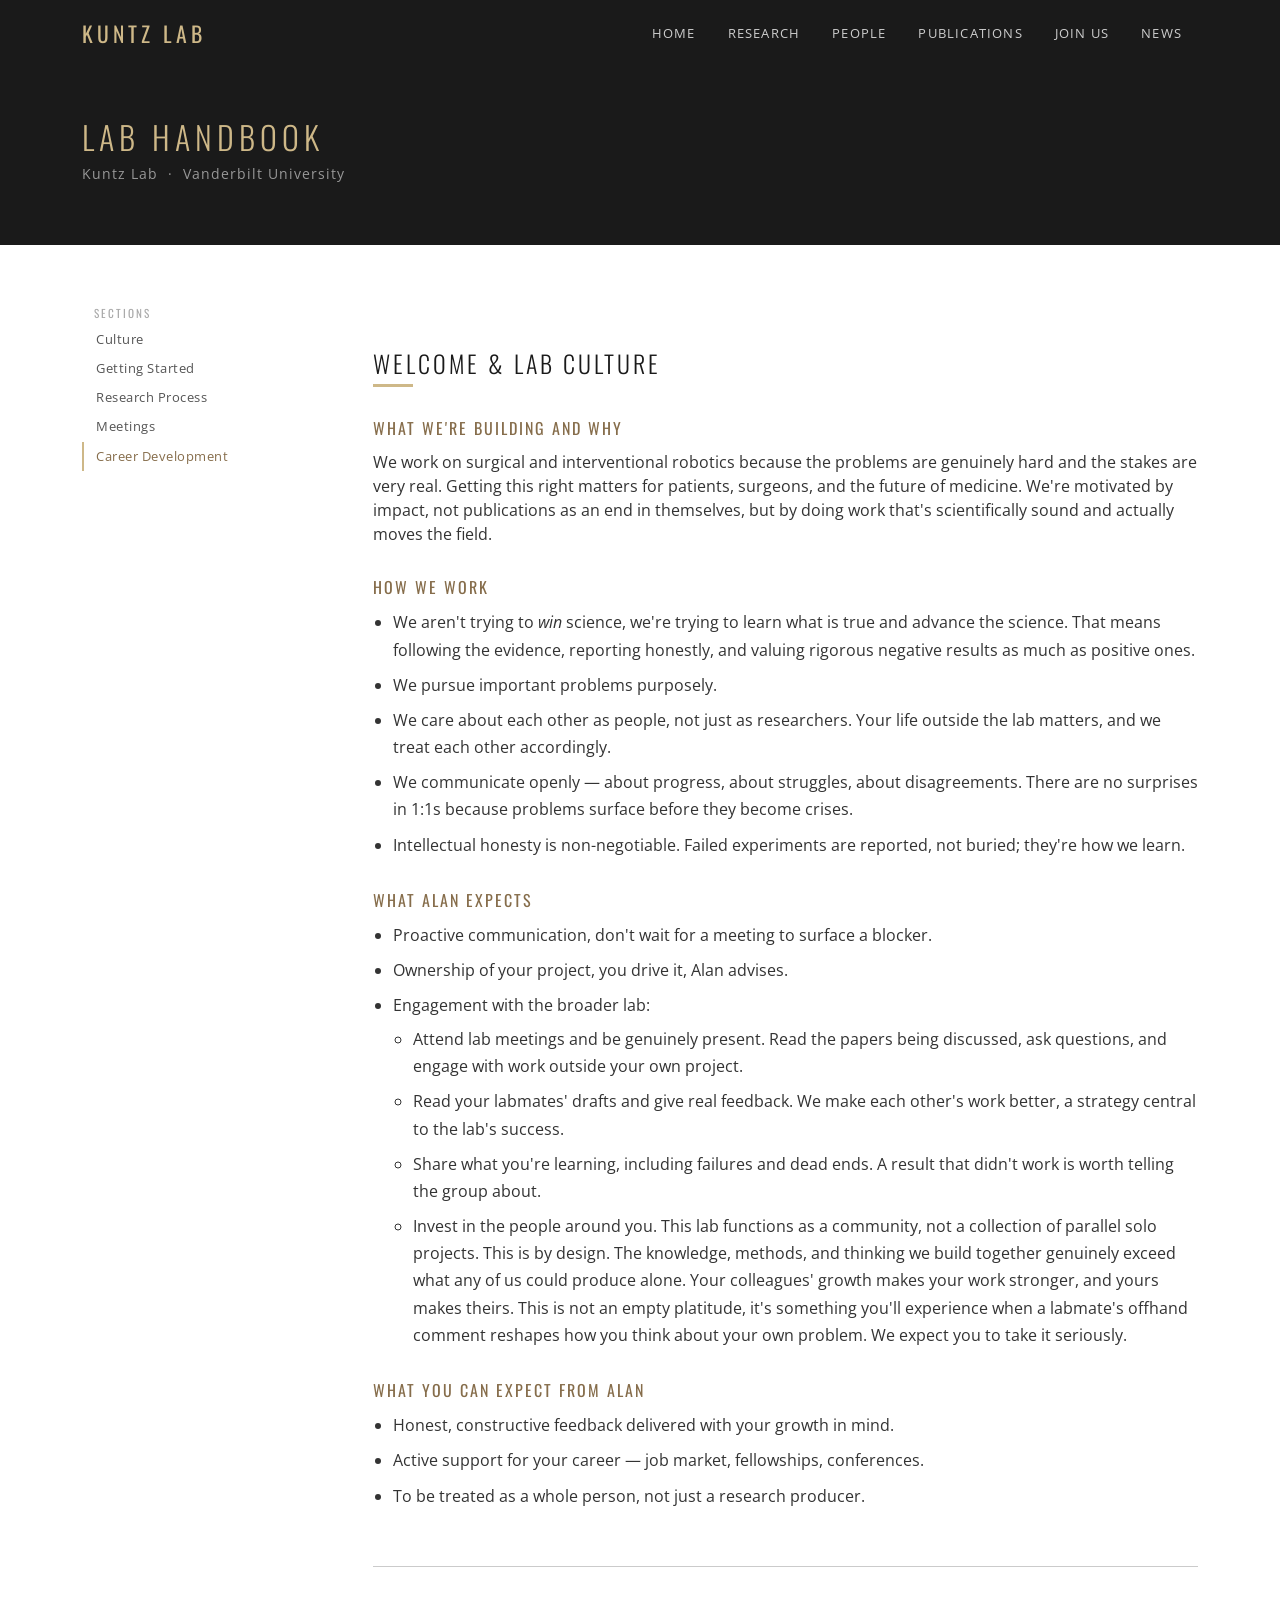
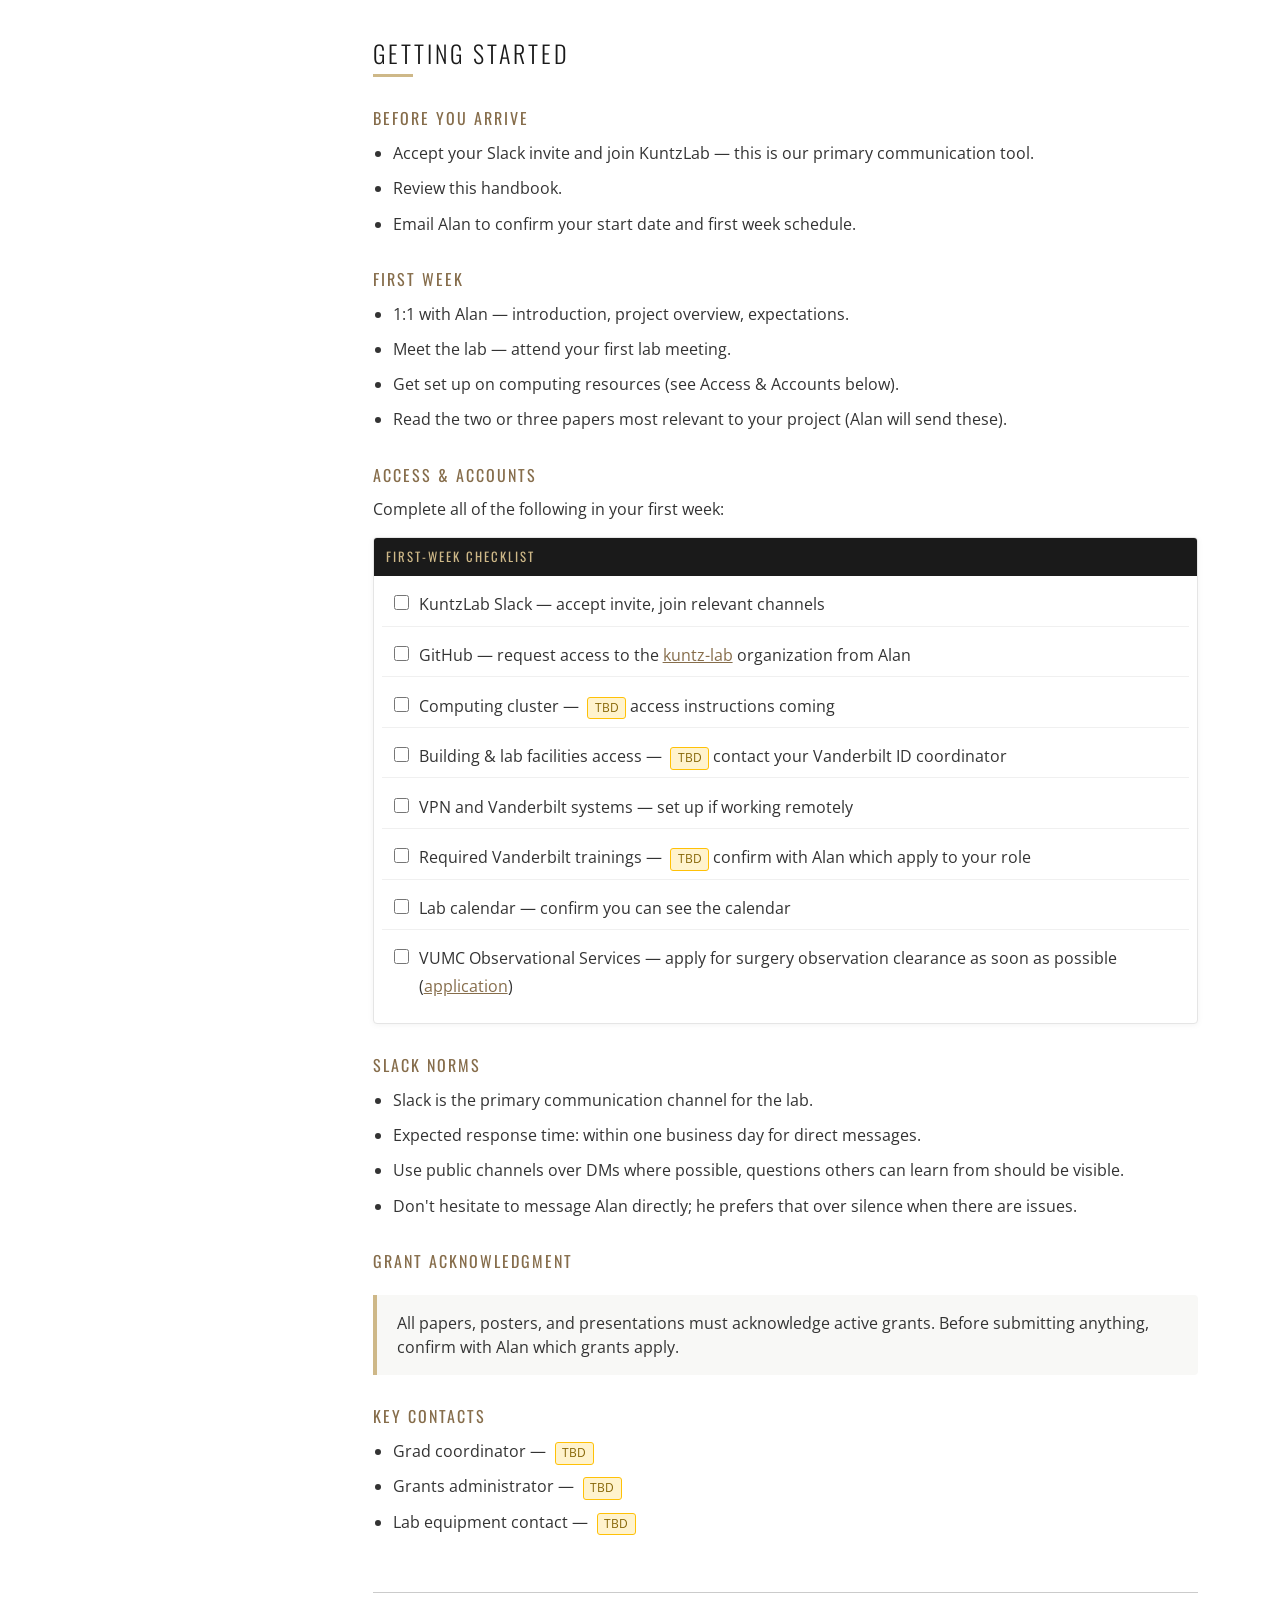
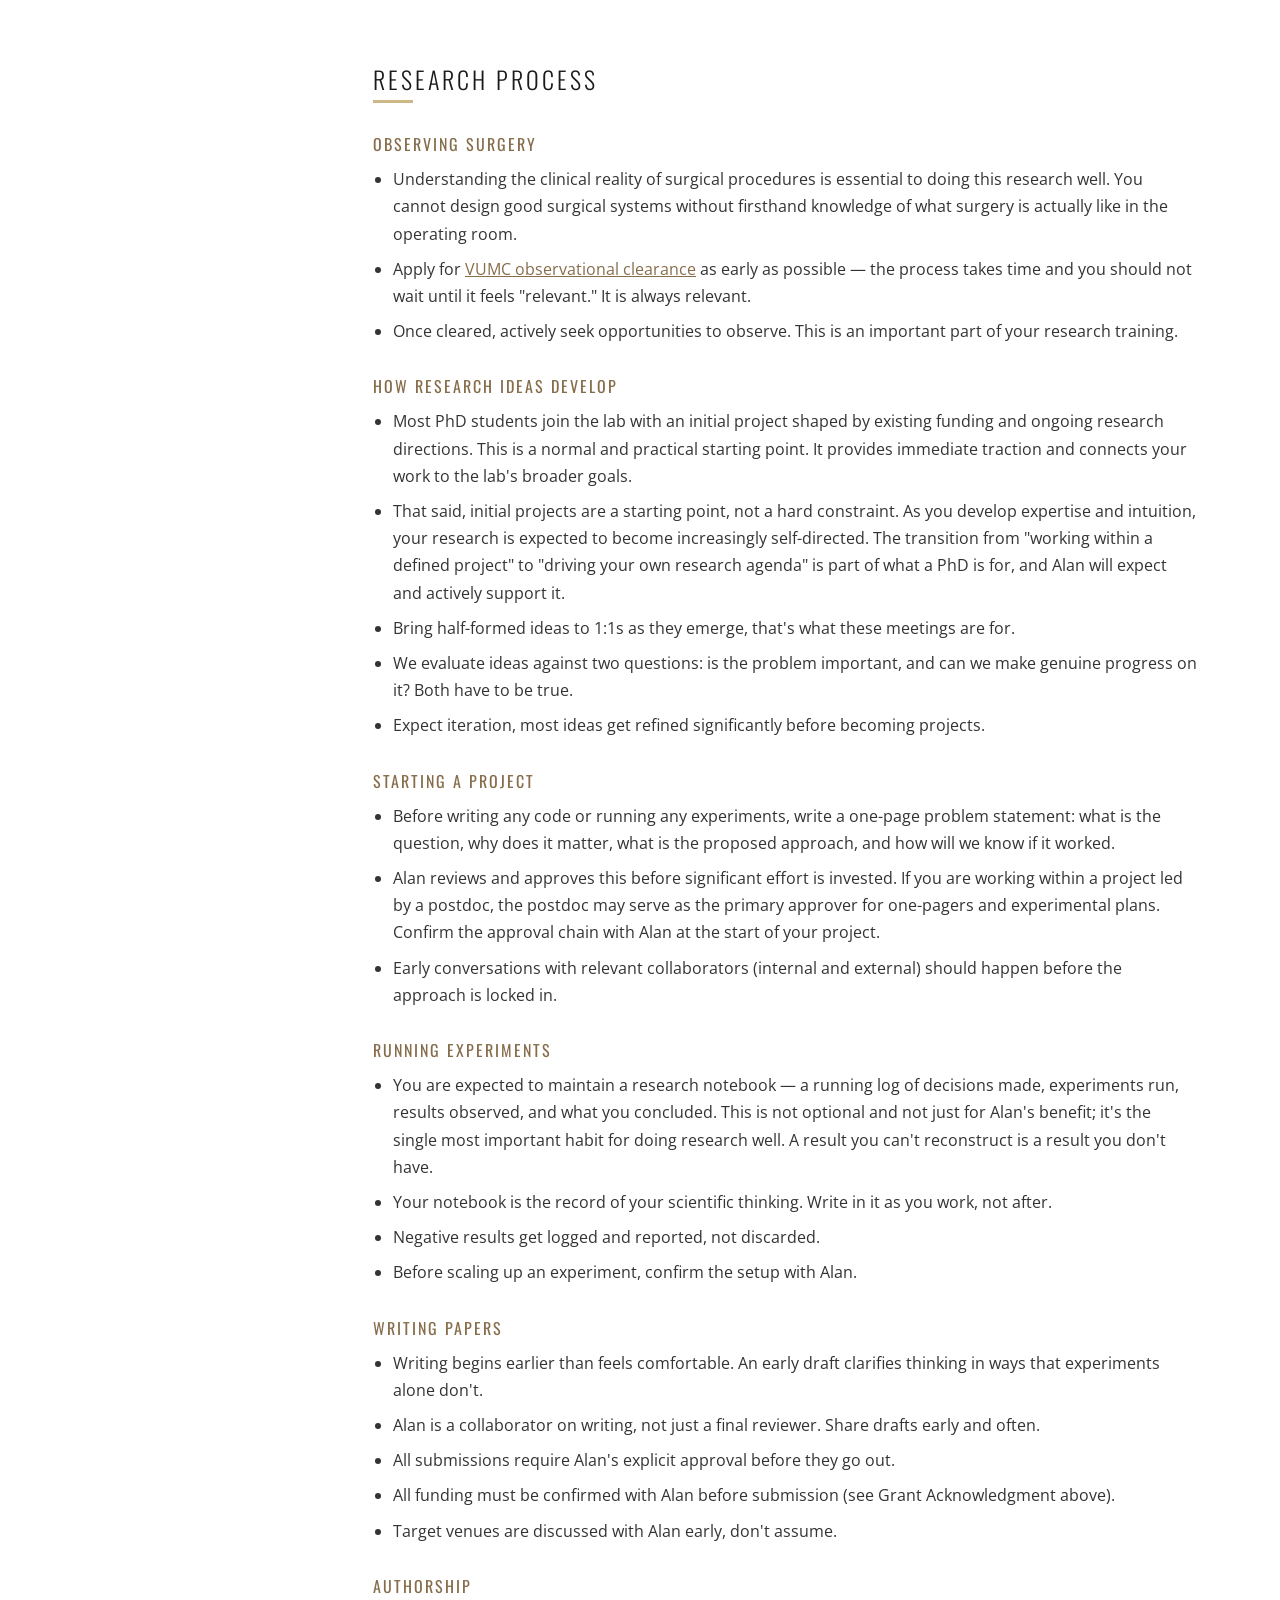
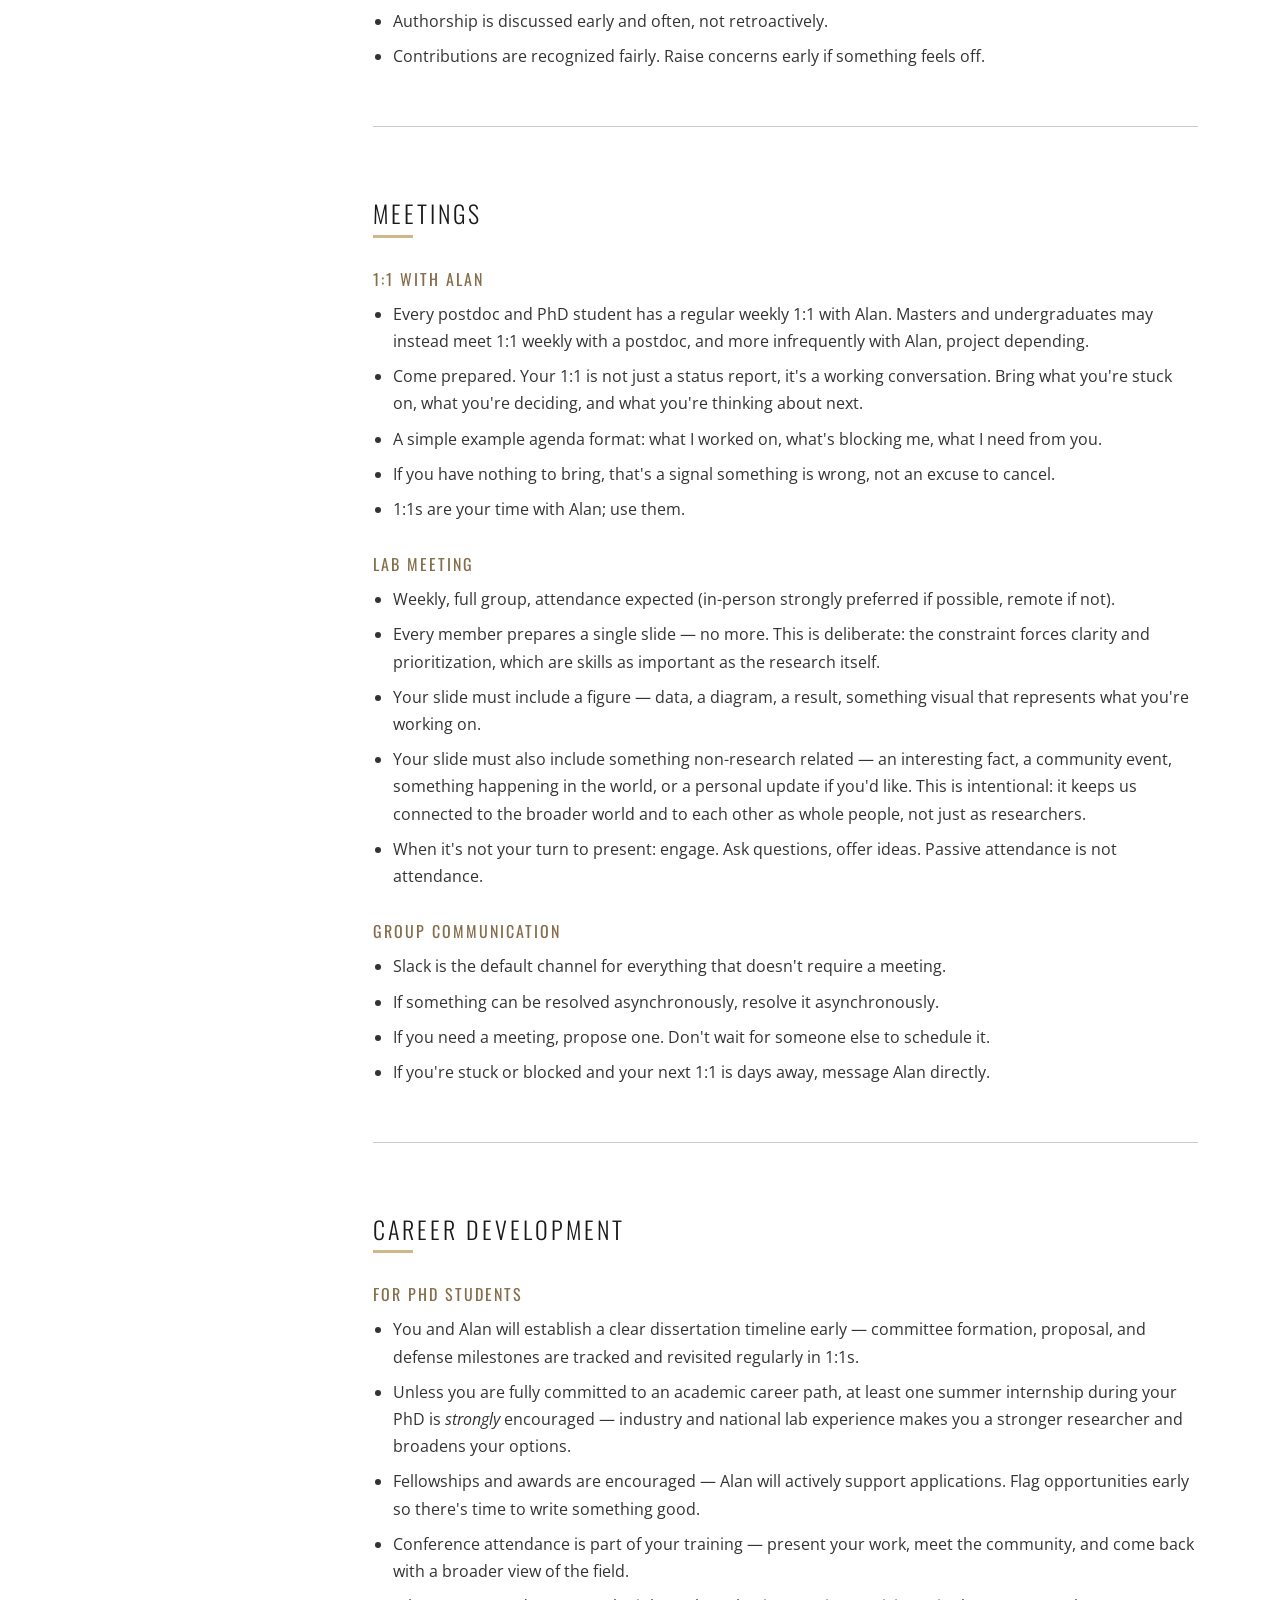
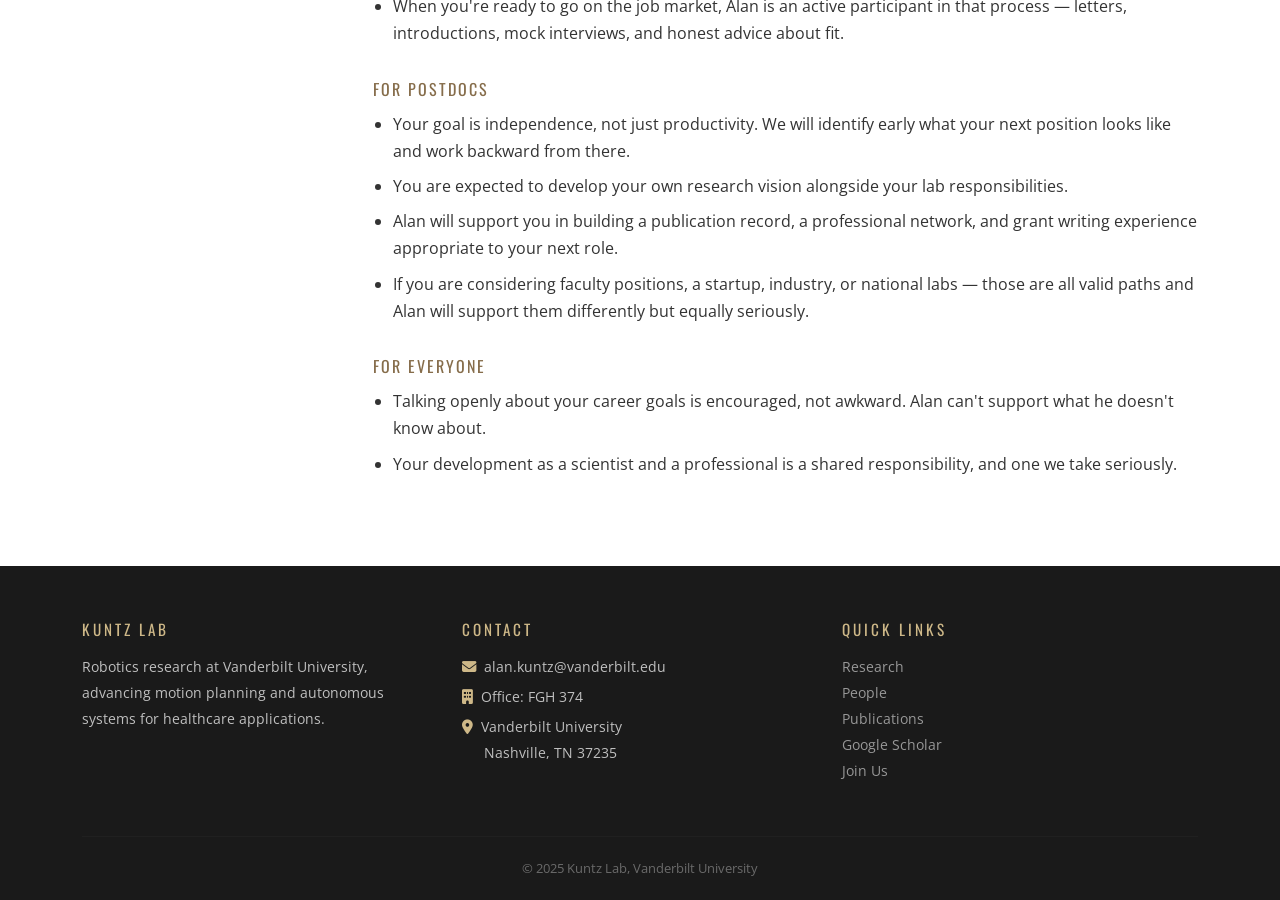
==== commit 857ea480: "added or observation stuff" ====
--- a/handbook.html
+++ b/handbook.html
@@ -276,6 +276,10 @@
                 <input type="checkbox" id="chk7">
                 <label for="chk7">Lab calendar — confirm you can see the calendar</label>
               </li>
+              <li>
+                <input type="checkbox" id="chk8">
+                <label for="chk8">VUMC Observational Services — apply for surgery observation clearance as soon as possible (<a href="https://www.vumc.org/observational-services/application-process" target="_blank" class="text-gold">application</a>)</label>
+              </li>
             </ul>
           </div>
 
@@ -306,7 +310,12 @@
         <section class="handbook-section" id="research-process">
           <h2>Research Process</h2>
           <div class="section-divider-handbook"></div>
-
+          <h3>Observing Surgery</h3>
+          <ul>
+            <li>Understanding the clinical reality of surgical procedures is essential to doing this research well. You cannot design good surgical systems without firsthand knowledge of what surgery is actually like in the operating room.</li>
+            <li>Apply for <a href="https://www.vumc.org/observational-services/application-process" target="_blank" class="text-gold">VUMC observational clearance</a> as early as possible — the process takes time and you should not wait until it feels "relevant." It is always relevant.</li>
+            <li>Once cleared, actively seek opportunities to observe. This is an important part of your research training.</li>
+          </ul>
           <h3>How Research Ideas Develop</h3>
             <ul>
               <li>Most PhD students join the lab with an initial project shaped by existing funding and ongoing research directions. This is a normal and practical starting point. It provides immediate traction and connects your work to the lab's broader goals.</li>
